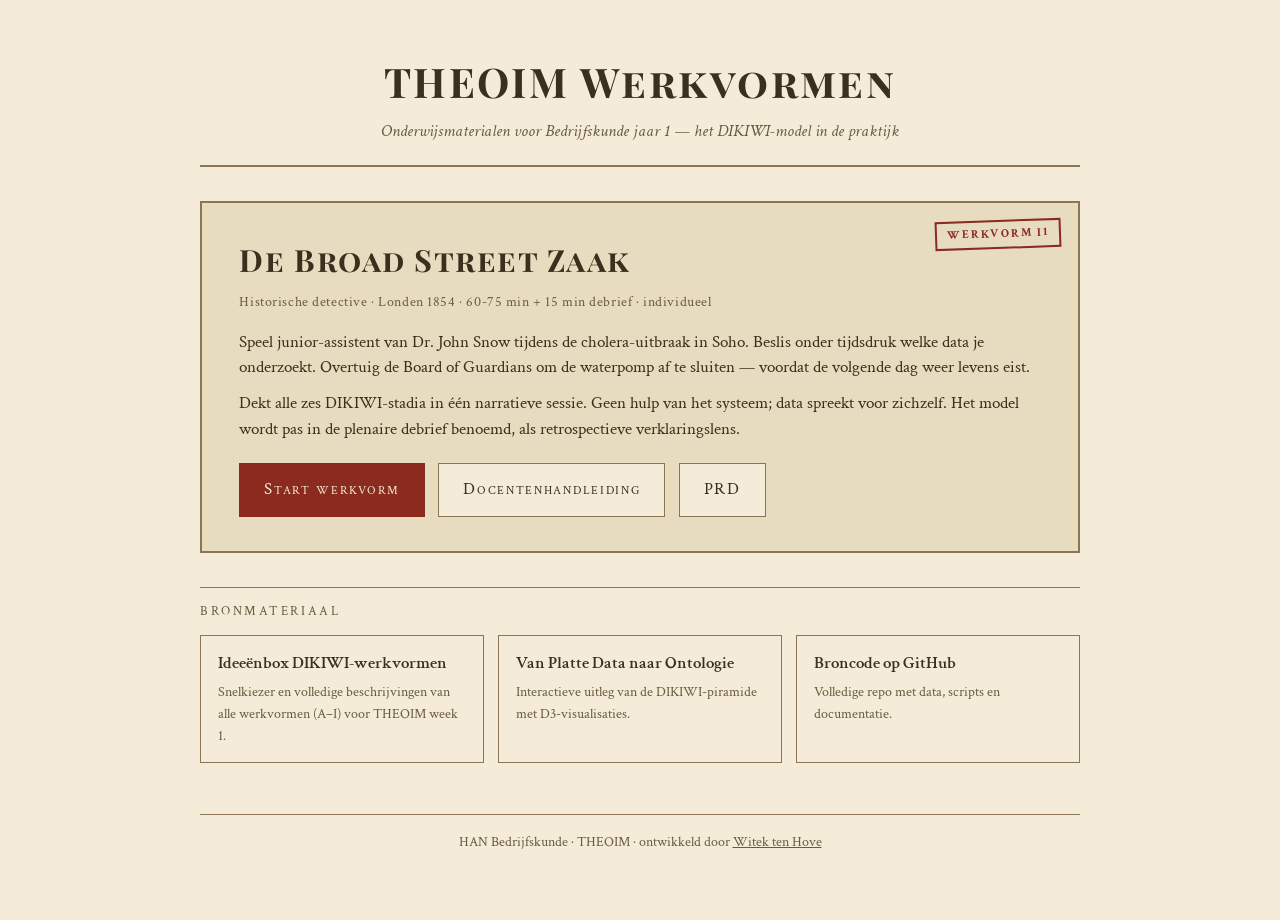
==== index.html @ 41d0885d "feat: GitHub Pages deployment — landingspagina + config Bereid repo voor op GH Pages hosting: - inde" ====
<!doctype html>
<html lang="nl">
<head>
  <meta charset="utf-8">
  <meta name="viewport" content="width=device-width, initial-scale=1">
  <title>THEOIM Werkvormen — Bedrijfskunde jaar 1</title>
  <link rel="preconnect" href="https://fonts.googleapis.com">
  <link rel="preconnect" href="https://fonts.gstatic.com" crossorigin>
  <link href="https://fonts.googleapis.com/css2?family=Playfair+Display:wght@400;600;700&family=Crimson+Text:ital,wght@0,400;0,600;1,400&display=swap" rel="stylesheet">
  <link rel="stylesheet" href="styles.css">
  <style>
    body.portal {
      display: flex;
      flex-direction: column;
      align-items: center;
      padding: 3rem 1.5rem 4rem;
      min-height: 100vh;
    }
    .portal-wrap {
      max-width: 880px;
      width: 100%;
    }
    .portal-head {
      text-align: center;
      border-bottom: 2px double var(--rule);
      padding-bottom: 1.2rem;
      margin-bottom: 2rem;
    }
    .portal-head h1 {
      margin: 0 0 0.4rem;
      font-family: "Playfair Display", Georgia, serif;
      font-size: 2.4rem;
      font-variant: small-caps;
      letter-spacing: 0.06em;
    }
    .portal-head .tagline {
      font-style: italic;
      color: var(--ink-soft);
      margin: 0;
    }
    .hero-card {
      background: var(--paper-dark);
      border: 2px double var(--rule);
      padding: 2rem 2.2rem;
      margin-bottom: 2rem;
      position: relative;
    }
    .hero-card .stamp {
      position: absolute;
      top: 1rem;
      right: 1rem;
      margin: 0;
    }
    .hero-card h2 {
      margin: 0 0 0.5rem;
      font-family: "Playfair Display", Georgia, serif;
      font-size: 1.8rem;
      font-variant: small-caps;
      letter-spacing: 0.05em;
    }
    .hero-card .meta {
      font-size: 0.85rem;
      color: var(--ink-soft);
      margin: 0 0 1rem;
      letter-spacing: 0.04em;
    }
    .hero-card p {
      margin: 0.6rem 0;
    }
    .cta-row {
      margin-top: 1.2rem;
      display: flex;
      gap: 0.8rem;
      flex-wrap: wrap;
    }
    .cta {
      display: inline-block;
      padding: 0.8rem 1.4rem;
      font-family: inherit;
      font-size: 1rem;
      font-variant: small-caps;
      letter-spacing: 0.1em;
      text-decoration: none;
      border: 1px solid var(--rule);
      background: var(--paper);
      color: var(--ink);
      transition: background 0.15s, border-color 0.15s;
    }
    .cta.primary {
      background: var(--accent);
      color: var(--paper);
      border-color: var(--accent);
    }
    .cta.primary:hover {
      background: var(--accent-soft);
    }
    .cta:hover {
      background: var(--paper-dark);
      border-color: var(--accent);
    }
    .section-head {
      font-size: 0.75rem;
      letter-spacing: 0.2em;
      text-transform: uppercase;
      color: var(--ink-soft);
      margin: 2rem 0 0.8rem;
      border-top: 1px solid var(--rule);
      padding-top: 0.8rem;
    }
    .resource-list {
      list-style: none;
      margin: 0;
      padding: 0;
      display: grid;
      grid-template-columns: repeat(auto-fit, minmax(280px, 1fr));
      gap: 0.8rem;
    }
    .resource-list li {
      border: 1px solid var(--rule);
      padding: 0.9rem 1rem;
      background: var(--paper);
    }
    .resource-list a {
      color: var(--ink);
      text-decoration: none;
      font-weight: 600;
    }
    .resource-list a:hover {
      color: var(--accent);
    }
    .resource-list .desc {
      font-size: 0.85rem;
      color: var(--ink-soft);
      margin: 0.3rem 0 0;
    }
    footer {
      margin-top: 3rem;
      font-size: 0.8rem;
      color: var(--ink-soft);
      text-align: center;
      border-top: 1px solid var(--rule);
      padding-top: 1rem;
    }
    footer a {
      color: var(--ink-soft);
    }
  </style>
</head>
<body class="portal">
  <div class="portal-wrap">
    <header class="portal-head">
      <h1>THEOIM Werkvormen</h1>
      <p class="tagline">Onderwijsmaterialen voor Bedrijfskunde jaar 1 — het DIKIWI-model in de praktijk</p>
    </header>

    <article class="hero-card">
      <div class="stamp">WERKVORM&nbsp;I1</div>
      <h2>De Broad Street Zaak</h2>
      <p class="meta">Historische detective · Londen 1854 · 60-75 min + 15 min debrief · individueel</p>
      <p>Speel junior-assistent van Dr. John Snow tijdens de cholera-uitbraak in Soho. Beslis onder tijdsdruk welke data je onderzoekt. Overtuig de Board of Guardians om de waterpomp af te sluiten — voordat de volgende dag weer levens eist.</p>
      <p>Dekt alle zes DIKIWI-stadia in één narratieve sessie. Geen hulp van het systeem; data spreekt voor zichzelf. Het model wordt pas in de plenaire debrief benoemd, als retrospectieve verklaringslens.</p>
      <div class="cta-row">
        <a href="broad-street-zaak.html" class="cta primary">Start werkvorm</a>
        <a href="docentenhandleiding-I1.md" class="cta">Docentenhandleiding</a>
        <a href="docs/prd-broad-street-zaak.md" class="cta">PRD</a>
      </div>
    </article>

    <div class="section-head">Bronmateriaal</div>
    <ul class="resource-list">
      <li>
        <a href="ideeen.md">Ideeënbox DIKIWI-werkvormen</a>
        <p class="desc">Snelkiezer en volledige beschrijvingen van alle werkvormen (A–I) voor THEOIM week 1.</p>
      </li>
      <li>
        <a href="Van%20Platte%20Data%20naar%20Ontologie.html">Van Platte Data naar Ontologie</a>
        <p class="desc">Interactieve uitleg van de DIKIWI-piramide met D3-visualisaties.</p>
      </li>
      <li>
        <a href="https://github.com/hanbedrijfskunde/theo-im" target="_blank" rel="noopener">Broncode op GitHub</a>
        <p class="desc">Volledige repo met data, scripts en documentatie.</p>
      </li>
    </ul>

    <footer>
      HAN Bedrijfskunde · THEOIM · ontwikkeld door <a href="https://github.com/witoldtenhove" target="_blank" rel="noopener">Witek ten Hove</a>
    </footer>
  </div>
</body>
</html>
---- styles.css ----
/* M2: minimale Victoriaanse basis. Polish in M4. */
:root {
  --paper: #f4ecd8;
  --paper-dark: #e8dcc0;
  --ink: #3b2f1e;
  --ink-soft: #6b5a3e;
  --accent: #8b2a1f;
  --accent-soft: #b9583f;
  --rule: #8a7752;
}

* { box-sizing: border-box; }

html, body {
  margin: 0;
  padding: 0;
  background: var(--paper);
  color: var(--ink);
  font-family: "Crimson Text", "Times New Roman", Georgia, serif;
  font-size: 17px;
  line-height: 1.5;
  min-height: 100vh;
}

h1, .dash-title, .overlay-card h1 {
  font-family: "Playfair Display", "Times New Roman", Georgia, serif;
}

#app {
  display: grid;
  grid-template-rows: auto 1fr;
  min-height: 100vh;
}

/* Dashboard */
#dashboard {
  display: grid;
  grid-template-columns: auto auto auto 1fr;
  gap: 2rem;
  padding: 1rem 2rem;
  border-bottom: 2px double var(--rule);
  align-items: center;
  background: var(--paper);
}

.dash-cell {
  display: flex;
  flex-direction: column;
  min-width: 6rem;
}

.dash-label {
  font-size: 0.75rem;
  letter-spacing: 0.15em;
  text-transform: uppercase;
  color: var(--ink-soft);
}

.dash-value {
  font-size: 2rem;
  font-weight: 600;
  color: var(--accent);
  font-variant-numeric: tabular-nums;
}

.dash-brand {
  text-align: right;
  align-items: flex-end;
}

.dash-title {
  font-size: 1.4rem;
  font-weight: 700;
  font-variant: small-caps;
  letter-spacing: 0.08em;
}

.dash-subtitle {
  font-size: 0.85rem;
  color: var(--ink-soft);
  font-style: italic;
}

/* Workspace */
#workspace {
  display: grid;
  grid-template-columns: 1fr 420px;
  gap: 0;
  height: calc(100vh - 92px);
  min-height: 600px;
}

#map-panel {
  position: relative;
  padding: 1rem;
  border-right: 2px solid var(--rule);
  overflow: hidden;
}

#map-svg {
  width: 100%;
  height: 100%;
  background: var(--paper);
}

.placeholder {
  position: absolute;
  inset: 1rem;
  display: flex;
  align-items: center;
  justify-content: center;
  color: var(--ink-soft);
  font-style: italic;
  pointer-events: none;
}

/* Side panel */
#side-panel {
  padding: 1rem 1.25rem;
  display: grid;
  grid-template-rows: auto auto 1fr;
  gap: 0.8rem;
  min-height: 0;
}

/* Collapsible menu-block (telegram + menu) */
#menu-block {
  border: 1px solid var(--rule);
  background: var(--paper-dark);
  overflow: hidden;
}

#menu-toggle {
  display: flex;
  align-items: center;
  justify-content: space-between;
  width: 100%;
  padding: 0.6rem 1rem;
  background: transparent;
  border: none;
  border-bottom: 1px solid transparent;
  font-family: inherit;
  cursor: pointer;
  color: inherit;
  text-align: left;
}

#menu-block.menu-open #menu-toggle {
  border-bottom-color: var(--rule);
}

.telegram-head {
  font-size: 0.7rem;
  letter-spacing: 0.2em;
  text-transform: uppercase;
  color: var(--ink-soft);
}

.chevron {
  font-size: 1rem;
  color: var(--ink-soft);
  transition: transform 0.2s;
}

#menu-block.menu-collapsed .chevron {
  transform: rotate(-90deg);
}

.telegram-body {
  font-style: italic;
  font-size: 1rem;
  padding: 0.6rem 1rem 0.4rem;
}

#menu {
  display: flex;
  flex-direction: column;
  gap: 0.4rem;
  padding: 0.2rem 1rem 0.8rem;
}

#menu-block.menu-collapsed .telegram-body,
#menu-block.menu-collapsed #menu {
  display: none;
}

.menu-btn {
  background: var(--paper);
  color: var(--ink);
  border: 1px solid var(--rule);
  padding: 0.7rem 0.9rem;
  text-align: left;
  font-family: inherit;
  font-size: 0.95rem;
  cursor: pointer;
  transition: background 0.15s, border-color 0.15s;
}

.menu-btn:hover {
  background: var(--paper-dark);
  border-color: var(--accent);
}

.menu-btn[disabled] {
  opacity: 0.4;
  cursor: not-allowed;
  background: var(--paper-dark);
}

.viz-panel {
  border-top: 1px solid var(--rule);
  padding: 0.75rem 0.25rem 0.5rem;
  overflow-y: auto;
  min-height: 0;
}

.viz-panel.hidden { display: none; }
.viz-panel h3 {
  margin: 0 0 0.5rem 0;
  font-variant: small-caps;
  letter-spacing: 0.05em;
  color: var(--ink);
  font-size: 1rem;
  border-bottom: 1px solid var(--rule);
  padding-bottom: 0.25rem;
}

.viz-panel table {
  border-collapse: collapse;
  width: 100%;
  font-size: 0.85rem;
}

.viz-panel th, .viz-panel td {
  padding: 0.25rem 0.5rem;
  border-bottom: 1px solid var(--paper-dark);
  text-align: left;
}

.viz-panel th {
  font-weight: 700;
  color: var(--ink-soft);
}

.viz-panel .scroll-rows {
  max-height: 30vh;
  overflow-y: auto;
  border: 1px solid var(--paper-dark);
}

.viz-narrative p {
  margin: 0.5rem 0;
  font-size: 0.95rem;
}

.viz-narrative .finding {
  border-left: 3px solid var(--accent);
  padding-left: 0.6rem;
  margin: 0.5rem 0;
  font-style: italic;
}

/* Tabs — horizontaal scrollbaar */
#tabs {
  display: flex;
  flex-wrap: nowrap;
  gap: 0.25rem;
  overflow-x: auto;
  overflow-y: hidden;
  padding: 0.3rem 0 0;
  border-top: 1px dashed var(--rule);
  scrollbar-width: thin;
}

#tabs::-webkit-scrollbar {
  height: 6px;
}
#tabs::-webkit-scrollbar-thumb {
  background: var(--rule);
  border-radius: 3px;
}

#tabs:empty {
  display: none;
}

.tab {
  flex: 0 0 auto;
  border: 1px solid var(--rule);
  border-bottom: none;
  padding: 0.35rem 0.6rem 0.3rem;
  font-size: 0.78rem;
  background: var(--paper);
  color: var(--ink-soft);
  font-family: inherit;
  cursor: pointer;
  border-radius: 3px 3px 0 0;
  max-width: 180px;
  white-space: nowrap;
  overflow: hidden;
  text-overflow: ellipsis;
  transition: background 0.15s, color 0.15s;
}

.tab:hover {
  background: var(--paper-dark);
  color: var(--ink);
}

.tab.active {
  background: var(--paper-dark);
  color: var(--ink);
  border-color: var(--accent);
  border-bottom: 2px solid var(--paper-dark);
  margin-bottom: -1px;
  font-weight: 600;
}

/* Map layers */
.street-line {
  stroke: var(--ink-soft);
  stroke-width: 1.2;
  fill: none;
  opacity: 0.85;
  stroke-linecap: round;
  stroke-linejoin: round;
}

.death-dot {
  fill: var(--accent);
  opacity: 0.75;
  stroke: #3a0f0a;
  stroke-width: 0.3;
  animation: fade-in 400ms ease-out;
}

@keyframes fade-in {
  from { opacity: 0; }
  to { opacity: 0.75; }
}

#map-bg {
  transition: opacity 600ms ease-out;
}

.menu-btn {
  transition: background 0.15s, border-color 0.15s, transform 0.1s;
}

.menu-btn:hover { transform: translateX(2px); }

/* Day-advance flash */
@keyframes day-flash {
  0% { color: var(--accent); transform: scale(1.15); }
  100% { color: var(--accent); transform: scale(1); }
}

.dash-value.flash {
  animation: day-flash 400ms ease-out;
}

.pump-marker {
  fill: #1e3a5f;
  stroke: #fff;
  stroke-width: 1.5;
}

.pump-marker.broad {
  fill: #1e3a5f;
  stroke: var(--accent);
  stroke-width: 2.5;
}

.pump-label {
  font-size: 11px;
  fill: var(--ink);
  font-family: inherit;
  pointer-events: none;
}

.poi-marker {
  opacity: 0.8;
}

.density-cell {
  fill: var(--accent-soft);
}

/* Overlay (intro + ending) */
.overlay {
  position: fixed;
  inset: 0;
  background: rgba(30, 20, 5, 0.75);
  display: flex;
  align-items: center;
  justify-content: center;
  z-index: 100;
}

.overlay.hidden { display: none; }

.overlay-card {
  background: var(--paper);
  border: 2px double var(--rule);
  padding: 2rem 2.5rem;
  max-width: 600px;
  max-height: 90vh;
  overflow-y: auto;
  box-shadow: 0 10px 40px rgba(0, 0, 0, 0.5);
  text-align: left;
}

.overlay-card.wide { max-width: 900px; }

.overlay-card h1 {
  margin: 0 0 1rem 0;
  font-variant: small-caps;
  letter-spacing: 0.08em;
  border-bottom: 2px double var(--rule);
  padding-bottom: 0.5rem;
}

.overlay-card p {
  margin: 0.7rem 0;
  font-size: 1rem;
}

.stamp {
  display: inline-block;
  border: 2px solid var(--accent);
  color: var(--accent);
  padding: 0.2rem 0.6rem;
  font-size: 0.7rem;
  letter-spacing: 0.15em;
  transform: rotate(-2deg);
  margin-bottom: 1rem;
  font-weight: 700;
}

.signature {
  text-align: right;
  font-style: italic;
  margin-top: 1.5rem;
}

button.primary {
  background: var(--accent);
  color: var(--paper);
  border: none;
  padding: 0.8rem 1.5rem;
  font-family: inherit;
  font-size: 1rem;
  cursor: pointer;
  font-variant: small-caps;
  letter-spacing: 0.1em;
  margin-top: 1rem;
}

button.primary:hover { background: var(--accent-soft); }

button.secondary {
  background: var(--paper-dark);
  color: var(--ink);
  border: 1px solid var(--rule);
  padding: 0.8rem 1.5rem;
  font-family: inherit;
  font-size: 1rem;
  cursor: pointer;
  margin-top: 1rem;
  margin-left: 0.5rem;
}

/* Ending layouts */
.ending-grid {
  display: grid;
  grid-template-columns: 1fr 1fr;
  gap: 1.5rem;
  margin: 1rem 0;
}

.ending-grid figure {
  margin: 0;
}

.ending-grid figcaption {
  font-size: 0.8rem;
  color: var(--ink-soft);
  font-style: italic;
  margin-top: 0.3rem;
}

.ending-grid svg {
  width: 100%;
  height: auto;
  border: 1px solid var(--rule);
  background: var(--paper);
}

.ending-stats {
  display: grid;
  grid-template-columns: repeat(3, 1fr);
  gap: 1rem;
  margin: 1rem 0;
  padding: 1rem;
  border: 1px solid var(--rule);
  background: var(--paper-dark);
}

.ending-stat-label {
  font-size: 0.7rem;
  letter-spacing: 0.15em;
  text-transform: uppercase;
  color: var(--ink-soft);
}

.ending-stat-value {
  font-size: 1.6rem;
  color: var(--accent);
  font-weight: 700;
}

.transfer-question {
  font-size: 1.1rem;
  font-style: italic;
  border-left: 3px solid var(--accent);
  padding-left: 1rem;
  margin: 1rem 0;
}

/* Print */
@media print {
  .overlay, #intro-overlay { display: none !important; }
  #dashboard, #side-panel { border: none; }
  body { background: white; }
}
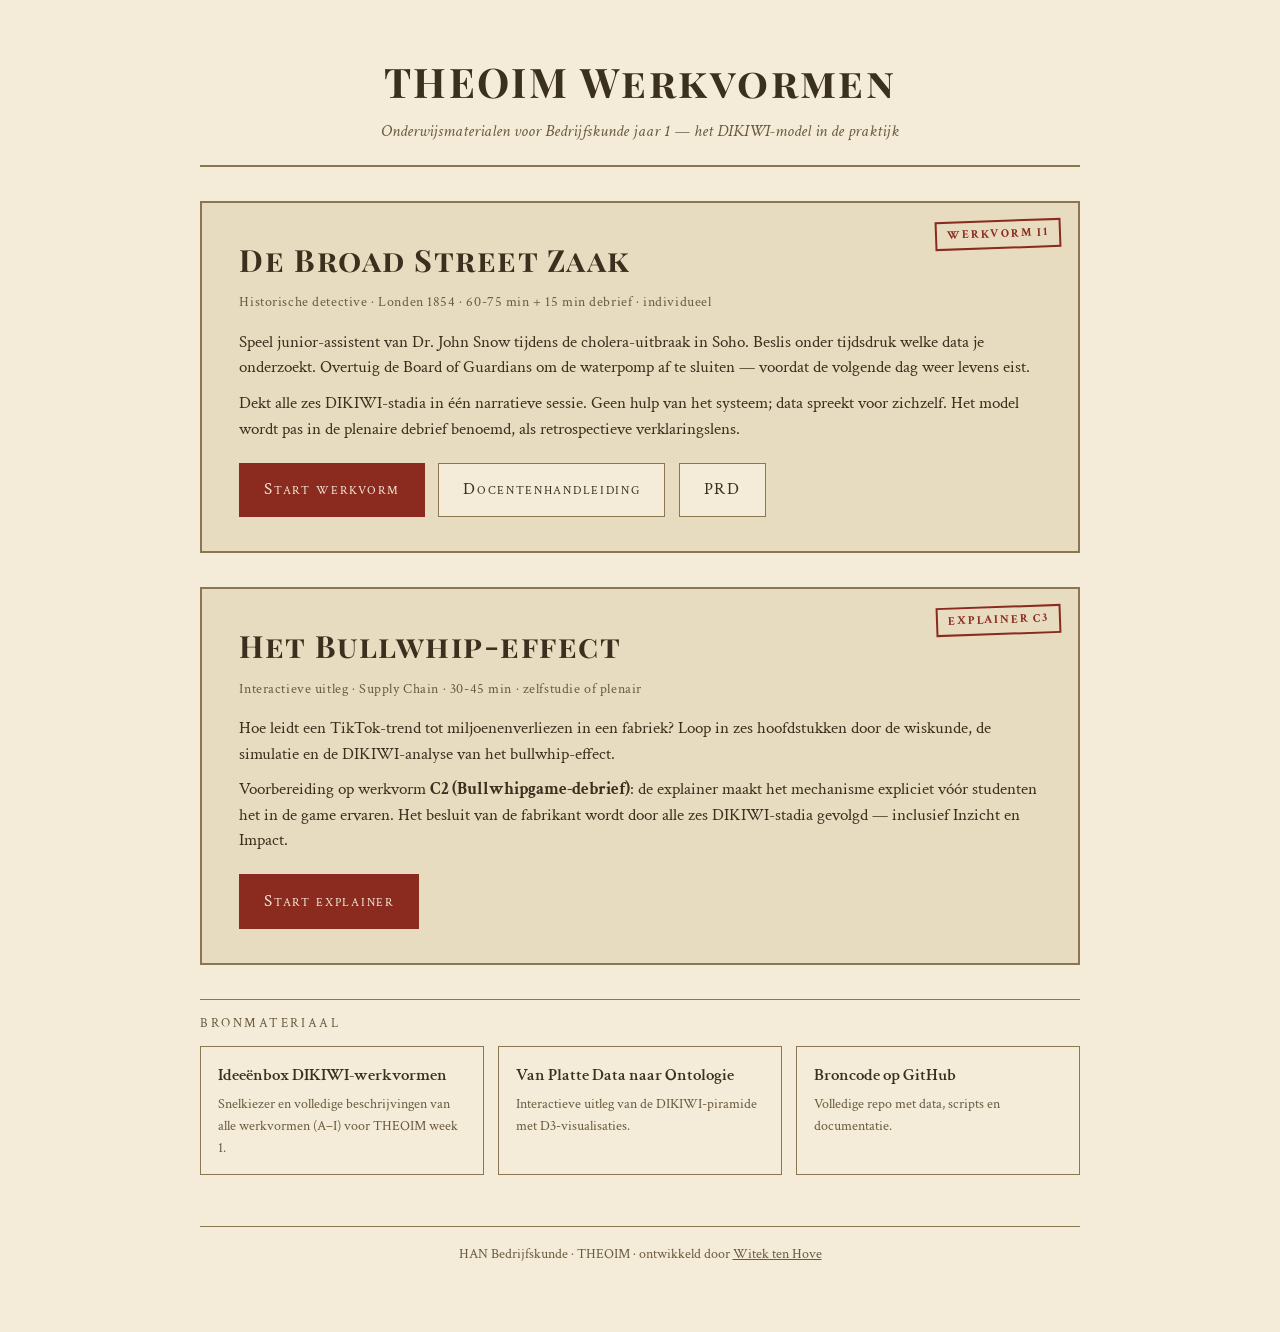
==== commit 6904d852: "feat: bullwhip-explainer werkvorm C3 in Victoriaanse stijl - Self-contained HTML/CSS/vanilla JS, gee" ====
--- a/index.html
+++ b/index.html
@@ -161,8 +161,19 @@
       <p>Dekt alle zes DIKIWI-stadia in één narratieve sessie. Geen hulp van het systeem; data spreekt voor zichzelf. Het model wordt pas in de plenaire debrief benoemd, als retrospectieve verklaringslens.</p>
       <div class="cta-row">
         <a href="broad-street-zaak.html" class="cta primary">Start werkvorm</a>
-        <a href="docentenhandleiding-I1.md" class="cta">Docentenhandleiding</a>
-        <a href="docs/prd-broad-street-zaak.md" class="cta">PRD</a>
+        <a href="lezer.html?doc=handleiding" class="cta">Docentenhandleiding</a>
+        <a href="lezer.html?doc=prd" class="cta">PRD</a>
+      </div>
+    </article>
+
+    <article class="hero-card">
+      <div class="stamp">EXPLAINER&nbsp;C3</div>
+      <h2>Het Bullwhip-effect</h2>
+      <p class="meta">Interactieve uitleg · Supply Chain · 30-45 min · zelfstudie of plenair</p>
+      <p>Hoe leidt een TikTok-trend tot miljoenenverliezen in een fabriek? Loop in zes hoofdstukken door de wiskunde, de simulatie en de DIKIWI-analyse van het bullwhip-effect.</p>
+      <p>Voorbereiding op werkvorm <strong>C2 (Bullwhipgame-debrief)</strong>: de explainer maakt het mechanisme expliciet vóór studenten het in de game ervaren. Het besluit van de fabrikant wordt door alle zes DIKIWI-stadia gevolgd — inclusief Inzicht en Impact.</p>
+      <div class="cta-row">
+        <a href="bullwhip-explainer.html" class="cta primary">Start explainer</a>
       </div>
     </article>
 
--- a/styles.css
+++ b/styles.css
@@ -527,9 +527,229 @@
   margin: 1rem 0;
 }
 
+/* Unlock gate */
+#start-vault {
+  margin-top: 0.5rem;
+}
+
+.unlock-form {
+  display: flex;
+  flex-direction: column;
+  gap: 0.5rem;
+  max-width: 360px;
+}
+
+.unlock-form.hidden { display: none; }
+.unlock-error.hidden { display: none; }
+#start-btn.hidden { display: none; }
+
+.unlock-form label {
+  font-size: 0.8rem;
+  color: var(--ink-soft);
+  font-variant: small-caps;
+  letter-spacing: 0.12em;
+}
+
+.unlock-form input {
+  padding: 0.55rem 0.7rem;
+  font-family: inherit;
+  font-size: 1rem;
+  border: 1px solid var(--rule);
+  background: var(--paper);
+  color: var(--ink);
+}
+
+.unlock-form input:focus {
+  outline: none;
+  border-color: var(--accent);
+}
+
+.unlock-error {
+  color: var(--accent);
+  font-style: italic;
+  font-size: 0.9rem;
+}
+
+.shake {
+  animation: shake 0.35s;
+}
+
+@keyframes shake {
+  0%, 100% { transform: translateX(0); }
+  25% { transform: translateX(-6px); }
+  75% { transform: translateX(6px); }
+}
+
+/* DIKIWI reflection */
+.dikiwi-reflection {
+  margin-top: 1.5rem;
+  padding-top: 1.5rem;
+  border-top: 2px double var(--rule);
+  text-align: left;
+}
+
+.dikiwi-reflection h2 {
+  font-family: "Playfair Display", Georgia, serif;
+  font-variant: small-caps;
+  letter-spacing: 0.05em;
+  font-size: 1.6rem;
+  margin: 0 0 0.4rem;
+}
+
+.dikiwi-reflection h3 {
+  font-family: "Playfair Display", Georgia, serif;
+  font-variant: small-caps;
+  letter-spacing: 0.05em;
+  margin: 1rem 0 0.4rem;
+}
+
+.dikiwi-layers {
+  display: grid;
+  grid-template-columns: repeat(auto-fit, minmax(240px, 1fr));
+  gap: 0.6rem;
+  margin: 1rem 0;
+}
+
+.dikiwi-layer {
+  border: 1px solid var(--rule);
+  padding: 0.6rem 0.8rem;
+  background: var(--paper-dark);
+}
+
+.dikiwi-name {
+  display: block;
+  font-variant: small-caps;
+  letter-spacing: 0.1em;
+  color: var(--accent);
+  font-weight: 600;
+  font-style: italic;
+  margin-bottom: 0.2rem;
+}
+
+.dikiwi-def {
+  font-size: 0.9rem;
+  color: var(--ink-soft);
+}
+
+.dikiwi-instruction {
+  font-style: italic;
+  color: var(--ink-soft);
+  margin: 1rem 0 0.5rem;
+}
+
+.dikiwi-snippets {
+  padding-left: 1.2rem;
+  margin: 0 0 1rem;
+}
+
+.dikiwi-snippets li {
+  margin: 0.5rem 0;
+  display: flex;
+  gap: 0.8rem;
+  align-items: center;
+  justify-content: space-between;
+}
+
+.dikiwi-snippets .snippet-text {
+  flex: 1;
+}
+
+.dikiwi-snippets select {
+  font-family: inherit;
+  font-size: 0.9rem;
+  padding: 0.3rem 0.5rem;
+  border: 1px solid var(--rule);
+  background: var(--paper);
+  color: var(--ink);
+  min-width: 140px;
+}
+
+.dikiwi-comparison {
+  margin-top: 1.2rem;
+}
+
+.compare-intro {
+  font-style: italic;
+  color: var(--ink-soft);
+}
+
+.dikiwi-comparison-list {
+  list-style: decimal;
+  padding-left: 1.2rem;
+}
+
+.dikiwi-comparison-list li {
+  display: grid;
+  grid-template-columns: 2fr 1fr 1fr;
+  gap: 0.6rem;
+  margin: 0.3rem 0;
+  padding: 0.4rem 0;
+  border-bottom: 1px dotted var(--rule);
+  align-items: baseline;
+}
+
+.dikiwi-comparison-list .yours {
+  font-style: italic;
+  color: var(--accent);
+  font-size: 0.9rem;
+}
+
+.dikiwi-comparison-list .snow {
+  color: var(--ink-soft);
+  font-size: 0.9rem;
+}
+
+.dikiwi-questions {
+  margin-top: 1.2rem;
+}
+
+.dikiwi-questions label {
+  display: block;
+  margin-top: 0.8rem;
+  font-weight: 600;
+  font-size: 0.95rem;
+}
+
+.dikiwi-questions textarea {
+  width: 100%;
+  box-sizing: border-box;
+  font-family: inherit;
+  font-size: 0.95rem;
+  padding: 0.5rem;
+  margin-top: 0.3rem;
+  border: 1px solid var(--rule);
+  background: var(--paper);
+  color: var(--ink);
+  resize: vertical;
+}
+
+.dikiwi-questions textarea:focus {
+  outline: none;
+  border-color: var(--accent);
+}
+
 /* Print */
 @media print {
-  .overlay, #intro-overlay { display: none !important; }
-  #dashboard, #side-panel { border: none; }
+  #intro-overlay,
+  #dashboard,
+  #side-panel,
+  #map-panel { display: none !important; }
+  #ending-overlay {
+    position: static;
+    background: white;
+    padding: 0;
+    display: block;
+  }
+  #ending-overlay .overlay-card {
+    box-shadow: none;
+    border: none;
+    max-width: none;
+    padding: 0;
+  }
+  .dikiwi-snippets select,
+  .dikiwi-questions textarea {
+    border: 1px solid #ccc;
+  }
   body { background: white; }
-}
+  button { display: none !important; }
+}
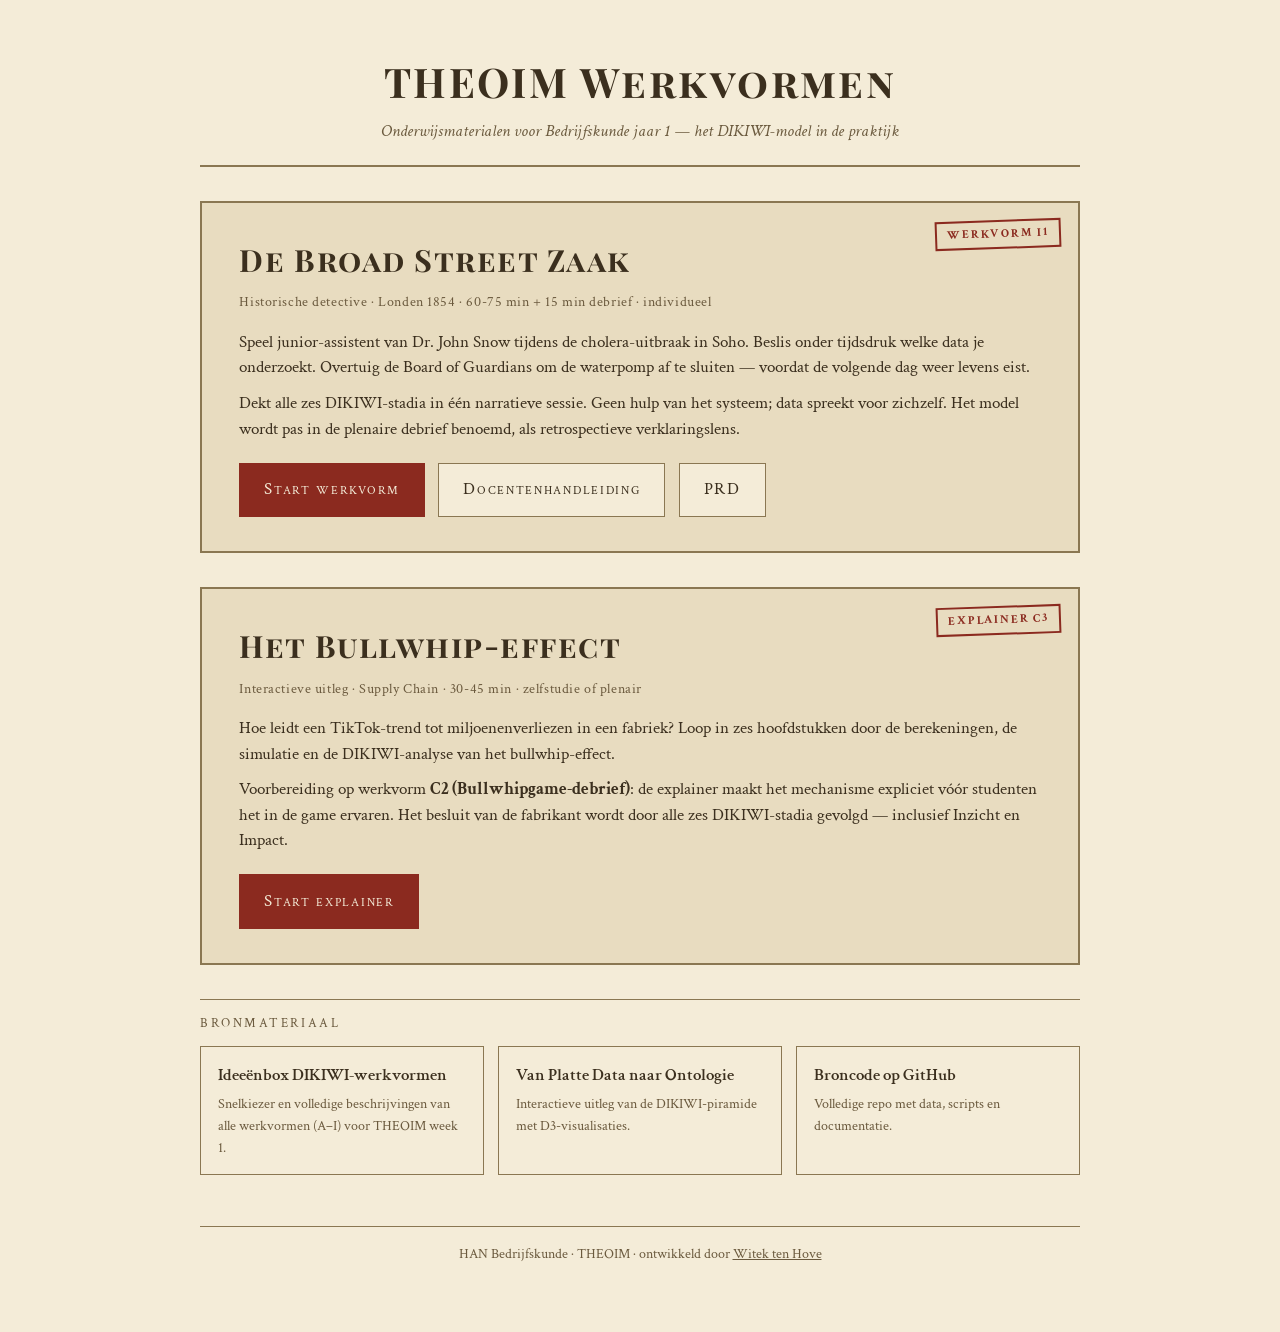
==== commit fb52d6ff: "fix: 'wiskunde' -> 'berekeningen' in hoofdstuktitel en hero-card 'Wiskunde' dekt de lading niet voor" ====
--- a/index.html
+++ b/index.html
@@ -170,7 +170,7 @@
       <div class="stamp">EXPLAINER&nbsp;C3</div>
       <h2>Het Bullwhip-effect</h2>
       <p class="meta">Interactieve uitleg · Supply Chain · 30-45 min · zelfstudie of plenair</p>
-      <p>Hoe leidt een TikTok-trend tot miljoenenverliezen in een fabriek? Loop in zes hoofdstukken door de wiskunde, de simulatie en de DIKIWI-analyse van het bullwhip-effect.</p>
+      <p>Hoe leidt een TikTok-trend tot miljoenenverliezen in een fabriek? Loop in zes hoofdstukken door de berekeningen, de simulatie en de DIKIWI-analyse van het bullwhip-effect.</p>
       <p>Voorbereiding op werkvorm <strong>C2 (Bullwhipgame-debrief)</strong>: de explainer maakt het mechanisme expliciet vóór studenten het in de game ervaren. Het besluit van de fabrikant wordt door alle zes DIKIWI-stadia gevolgd — inclusief Inzicht en Impact.</p>
       <div class="cta-row">
         <a href="bullwhip-explainer.html" class="cta primary">Start explainer</a>
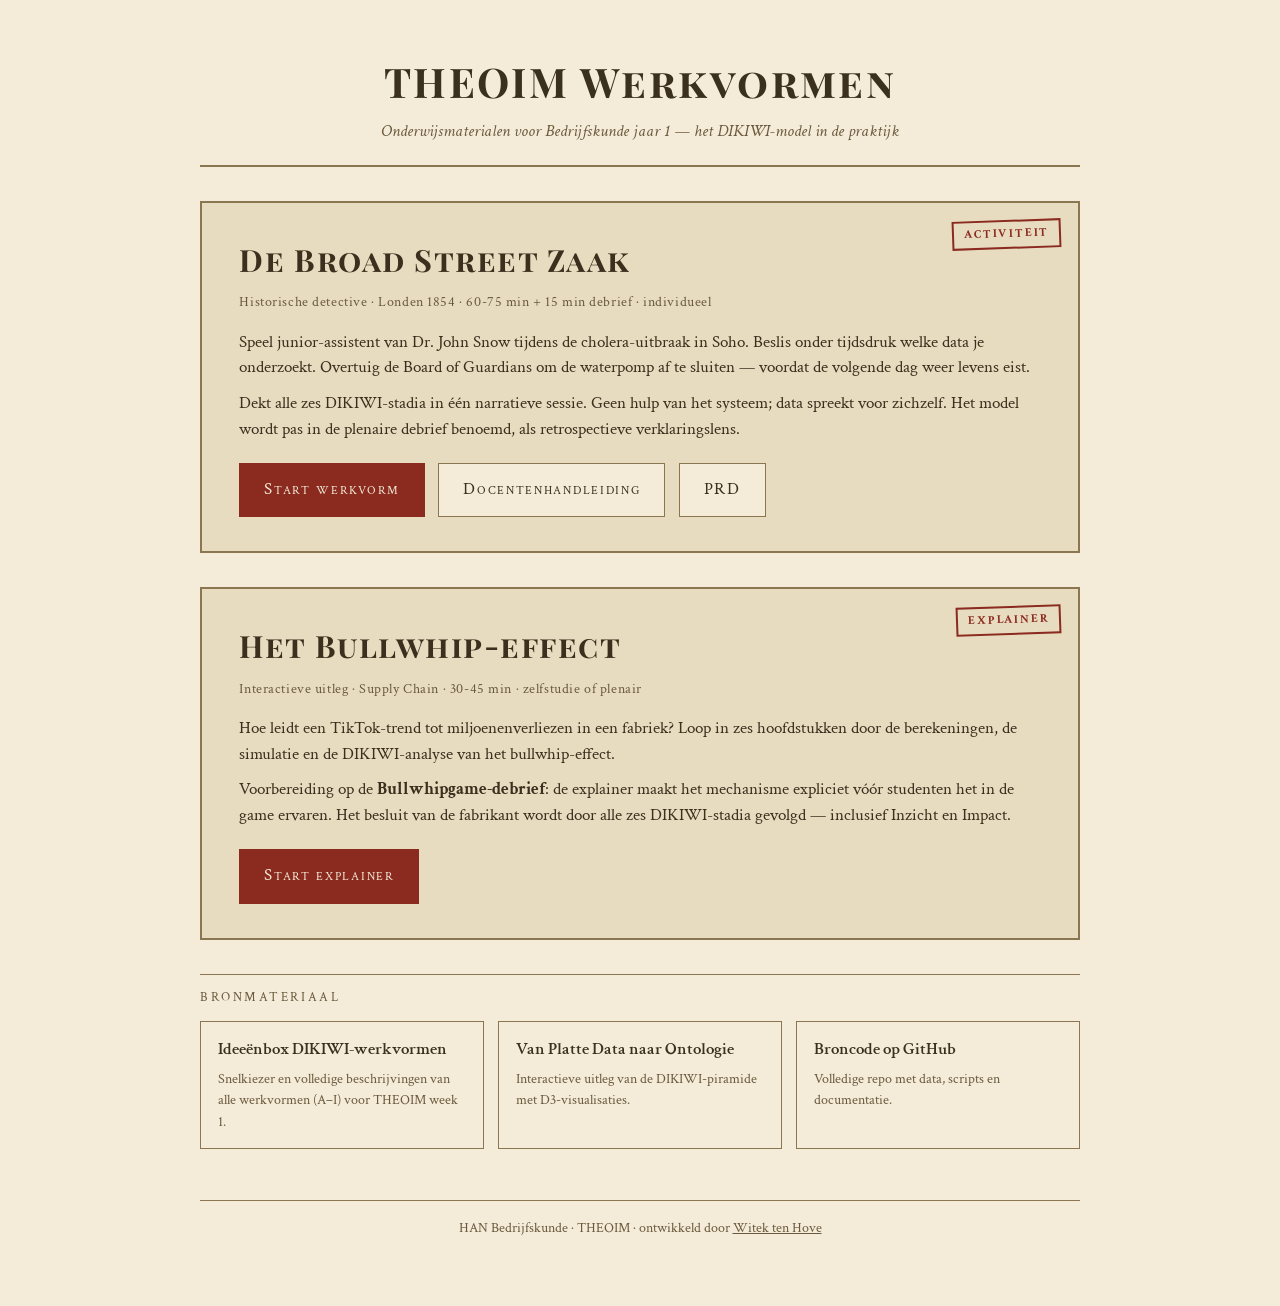
==== commit 5ee2dec1: "refactor: stamps 'Activiteit' en 'Explainer' zonder ideeenbox-codes Voor de website publiek-facing: " ====
--- a/index.html
+++ b/index.html
@@ -154,7 +154,7 @@
     </header>
 
     <article class="hero-card">
-      <div class="stamp">WERKVORM&nbsp;I1</div>
+      <div class="stamp">ACTIVITEIT</div>
       <h2>De Broad Street Zaak</h2>
       <p class="meta">Historische detective · Londen 1854 · 60-75 min + 15 min debrief · individueel</p>
       <p>Speel junior-assistent van Dr. John Snow tijdens de cholera-uitbraak in Soho. Beslis onder tijdsdruk welke data je onderzoekt. Overtuig de Board of Guardians om de waterpomp af te sluiten — voordat de volgende dag weer levens eist.</p>
@@ -167,11 +167,11 @@
     </article>
 
     <article class="hero-card">
-      <div class="stamp">EXPLAINER&nbsp;C3</div>
+      <div class="stamp">EXPLAINER</div>
       <h2>Het Bullwhip-effect</h2>
       <p class="meta">Interactieve uitleg · Supply Chain · 30-45 min · zelfstudie of plenair</p>
       <p>Hoe leidt een TikTok-trend tot miljoenenverliezen in een fabriek? Loop in zes hoofdstukken door de berekeningen, de simulatie en de DIKIWI-analyse van het bullwhip-effect.</p>
-      <p>Voorbereiding op werkvorm <strong>C2 (Bullwhipgame-debrief)</strong>: de explainer maakt het mechanisme expliciet vóór studenten het in de game ervaren. Het besluit van de fabrikant wordt door alle zes DIKIWI-stadia gevolgd — inclusief Inzicht en Impact.</p>
+      <p>Voorbereiding op de <strong>Bullwhipgame-debrief</strong>: de explainer maakt het mechanisme expliciet vóór studenten het in de game ervaren. Het besluit van de fabrikant wordt door alle zes DIKIWI-stadia gevolgd — inclusief Inzicht en Impact.</p>
       <div class="cta-row">
         <a href="bullwhip-explainer.html" class="cta primary">Start explainer</a>
       </div>
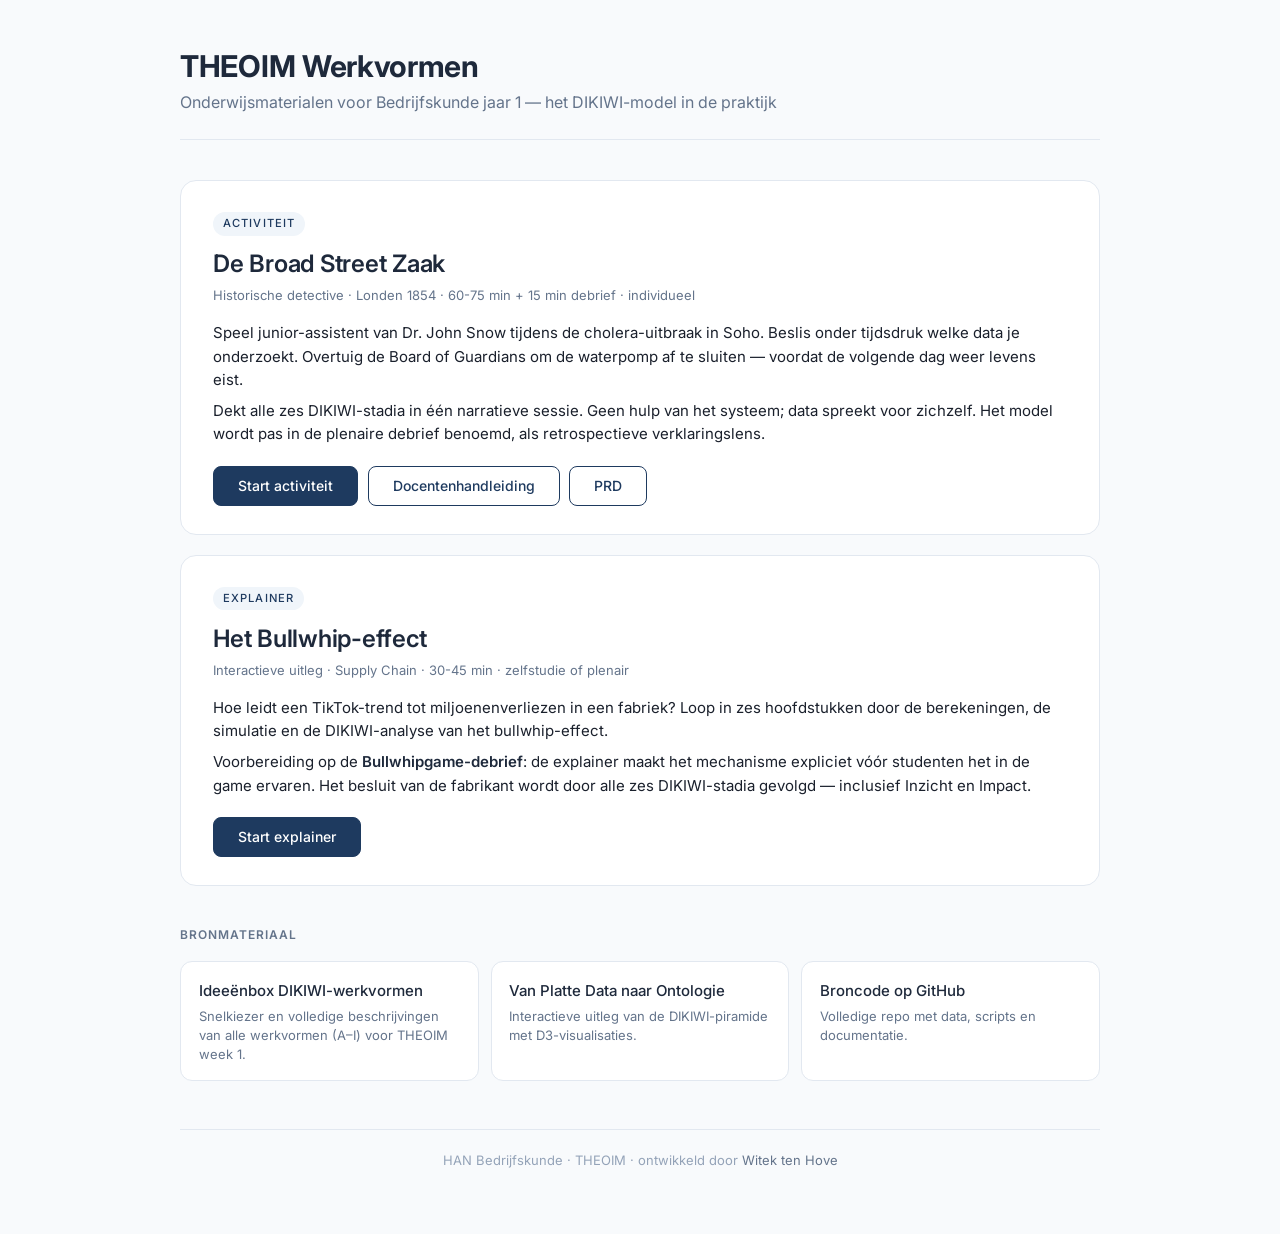
==== commit c3242b2a: "feat: Innovatieradar-stijl voor portal en bullwhip-explainer Nieuwe styles-modern.css met diepblauw " ====
--- a/index.html
+++ b/index.html
@@ -6,143 +6,140 @@
   <title>THEOIM Werkvormen — Bedrijfskunde jaar 1</title>
   <link rel="preconnect" href="https://fonts.googleapis.com">
   <link rel="preconnect" href="https://fonts.gstatic.com" crossorigin>
-  <link href="https://fonts.googleapis.com/css2?family=Playfair+Display:wght@400;600;700&family=Crimson+Text:ital,wght@0,400;0,600;1,400&display=swap" rel="stylesheet">
-  <link rel="stylesheet" href="styles.css">
+  <link href="https://fonts.googleapis.com/css2?family=Inter:wght@400;500;600;700&display=swap" rel="stylesheet">
+  <link rel="stylesheet" href="styles-modern.css">
   <style>
     body.portal {
-      display: flex;
-      flex-direction: column;
-      align-items: center;
-      padding: 3rem 1.5rem 4rem;
-      min-height: 100vh;
+      background: var(--surface);
     }
     .portal-wrap {
-      max-width: 880px;
-      width: 100%;
+      max-width: 960px;
+      margin: 0 auto;
+      padding: 3rem 1.25rem 4rem;
     }
     .portal-head {
-      text-align: center;
-      border-bottom: 2px double var(--rule);
-      padding-bottom: 1.2rem;
-      margin-bottom: 2rem;
+      margin-bottom: 2.5rem;
+      padding-bottom: 1.5rem;
+      border-bottom: 1px solid var(--border-color);
     }
     .portal-head h1 {
+      font-size: 1.875rem;
+      font-weight: 700;
+      color: var(--text-dark);
       margin: 0 0 0.4rem;
-      font-family: "Playfair Display", Georgia, serif;
-      font-size: 2.4rem;
-      font-variant: small-caps;
-      letter-spacing: 0.06em;
     }
     .portal-head .tagline {
-      font-style: italic;
-      color: var(--ink-soft);
+      color: var(--text-secondary);
+      font-size: 1rem;
       margin: 0;
     }
+
     .hero-card {
-      background: var(--paper-dark);
-      border: 2px double var(--rule);
-      padding: 2rem 2.2rem;
-      margin-bottom: 2rem;
+      background: #ffffff;
+      border: 1px solid var(--border-color);
+      border-radius: var(--radius-xl);
+      padding: 1.75rem 2rem;
+      margin-bottom: 1.25rem;
       position: relative;
+      transition: border-color 0.15s, box-shadow 0.15s;
+    }
+    .hero-card:hover {
+      border-color: var(--primary-200);
+      box-shadow: var(--shadow-md);
     }
     .hero-card .stamp {
-      position: absolute;
-      top: 1rem;
-      right: 1rem;
-      margin: 0;
+      display: inline-block;
+      font-size: 0.7rem;
+      font-weight: 500;
+      letter-spacing: 0.1em;
+      text-transform: uppercase;
+      color: var(--primary);
+      background: var(--primary-50);
+      padding: 0.2rem 0.625rem;
+      border-radius: var(--radius-full);
+      margin-bottom: 0.9rem;
     }
     .hero-card h2 {
-      margin: 0 0 0.5rem;
-      font-family: "Playfair Display", Georgia, serif;
-      font-size: 1.8rem;
-      font-variant: small-caps;
-      letter-spacing: 0.05em;
+      font-size: 1.5rem;
+      font-weight: 600;
+      color: var(--text-dark);
+      margin: 0 0 0.4rem;
     }
     .hero-card .meta {
-      font-size: 0.85rem;
-      color: var(--ink-soft);
+      font-size: 0.8125rem;
+      color: var(--text-secondary);
       margin: 0 0 1rem;
-      letter-spacing: 0.04em;
     }
     .hero-card p {
-      margin: 0.6rem 0;
+      margin: 0.5rem 0;
+      color: var(--text-primary);
+      font-size: 0.9375rem;
     }
     .cta-row {
-      margin-top: 1.2rem;
+      margin-top: 1.25rem;
       display: flex;
-      gap: 0.8rem;
+      gap: 0.6rem;
       flex-wrap: wrap;
     }
-    .cta {
-      display: inline-block;
-      padding: 0.8rem 1.4rem;
-      font-family: inherit;
-      font-size: 1rem;
-      font-variant: small-caps;
-      letter-spacing: 0.1em;
-      text-decoration: none;
-      border: 1px solid var(--rule);
-      background: var(--paper);
-      color: var(--ink);
-      transition: background 0.15s, border-color 0.15s;
-    }
-    .cta.primary {
-      background: var(--accent);
-      color: var(--paper);
-      border-color: var(--accent);
-    }
-    .cta.primary:hover {
-      background: var(--accent-soft);
-    }
-    .cta:hover {
-      background: var(--paper-dark);
-      border-color: var(--accent);
-    }
+
     .section-head {
       font-size: 0.75rem;
-      letter-spacing: 0.2em;
+      font-weight: 600;
+      letter-spacing: 0.08em;
       text-transform: uppercase;
-      color: var(--ink-soft);
-      margin: 2rem 0 0.8rem;
-      border-top: 1px solid var(--rule);
-      padding-top: 0.8rem;
+      color: var(--text-secondary);
+      margin: 2.5rem 0 1rem;
     }
     .resource-list {
       list-style: none;
       margin: 0;
       padding: 0;
       display: grid;
-      grid-template-columns: repeat(auto-fit, minmax(280px, 1fr));
-      gap: 0.8rem;
+      grid-template-columns: repeat(auto-fit, minmax(260px, 1fr));
+      gap: 0.75rem;
     }
     .resource-list li {
-      border: 1px solid var(--rule);
-      padding: 0.9rem 1rem;
-      background: var(--paper);
+      background: #ffffff;
+      border: 1px solid var(--border-color);
+      border-radius: var(--radius-lg);
+      padding: 1rem 1.1rem;
+      transition: border-color 0.15s;
+    }
+    .resource-list li:hover {
+      border-color: var(--primary-200);
     }
     .resource-list a {
-      color: var(--ink);
-      text-decoration: none;
-      font-weight: 600;
+      color: var(--text-dark);
+      font-weight: 500;
+      font-size: 0.9375rem;
     }
     .resource-list a:hover {
-      color: var(--accent);
+      color: var(--primary);
+      text-decoration: none;
     }
     .resource-list .desc {
-      font-size: 0.85rem;
-      color: var(--ink-soft);
+      font-size: 0.8125rem;
+      color: var(--text-secondary);
       margin: 0.3rem 0 0;
+      line-height: 1.45;
     }
+
     footer {
       margin-top: 3rem;
-      font-size: 0.8rem;
-      color: var(--ink-soft);
+      font-size: 0.8125rem;
+      color: var(--text-tertiary);
       text-align: center;
-      border-top: 1px solid var(--rule);
-      padding-top: 1rem;
+      border-top: 1px solid var(--border-color);
+      padding-top: 1.25rem;
     }
     footer a {
-      color: var(--ink-soft);
+      color: var(--text-secondary);
+    }
+
+    @media (max-width: 600px) {
+      .portal-wrap { padding: 2rem 1rem 2.5rem; }
+      .hero-card { padding: 1.25rem 1.25rem; }
+      .hero-card h2 { font-size: 1.25rem; }
     }
   </style>
 </head>
@@ -154,26 +151,26 @@
     </header>
 
     <article class="hero-card">
-      <div class="stamp">ACTIVITEIT</div>
+      <div class="stamp">Activiteit</div>
       <h2>De Broad Street Zaak</h2>
       <p class="meta">Historische detective · Londen 1854 · 60-75 min + 15 min debrief · individueel</p>
       <p>Speel junior-assistent van Dr. John Snow tijdens de cholera-uitbraak in Soho. Beslis onder tijdsdruk welke data je onderzoekt. Overtuig de Board of Guardians om de waterpomp af te sluiten — voordat de volgende dag weer levens eist.</p>
       <p>Dekt alle zes DIKIWI-stadia in één narratieve sessie. Geen hulp van het systeem; data spreekt voor zichzelf. Het model wordt pas in de plenaire debrief benoemd, als retrospectieve verklaringslens.</p>
       <div class="cta-row">
-        <a href="broad-street-zaak.html" class="cta primary">Start werkvorm</a>
-        <a href="lezer.html?doc=handleiding" class="cta">Docentenhandleiding</a>
-        <a href="lezer.html?doc=prd" class="cta">PRD</a>
+        <a href="broad-street-zaak.html" class="btn btn-primary">Start activiteit</a>
+        <a href="lezer.html?doc=handleiding" class="btn btn-secondary">Docentenhandleiding</a>
+        <a href="lezer.html?doc=prd" class="btn btn-secondary">PRD</a>
       </div>
     </article>
 
     <article class="hero-card">
-      <div class="stamp">EXPLAINER</div>
+      <div class="stamp">Explainer</div>
       <h2>Het Bullwhip-effect</h2>
       <p class="meta">Interactieve uitleg · Supply Chain · 30-45 min · zelfstudie of plenair</p>
       <p>Hoe leidt een TikTok-trend tot miljoenenverliezen in een fabriek? Loop in zes hoofdstukken door de berekeningen, de simulatie en de DIKIWI-analyse van het bullwhip-effect.</p>
       <p>Voorbereiding op de <strong>Bullwhipgame-debrief</strong>: de explainer maakt het mechanisme expliciet vóór studenten het in de game ervaren. Het besluit van de fabrikant wordt door alle zes DIKIWI-stadia gevolgd — inclusief Inzicht en Impact.</p>
       <div class="cta-row">
-        <a href="bullwhip-explainer.html" class="cta primary">Start explainer</a>
+        <a href="bullwhip-explainer.html" class="btn btn-primary">Start explainer</a>
       </div>
     </article>
 
--- a/styles-modern.css
+++ b/styles-modern.css
@@ -0,0 +1,183 @@
+:root {
+  --primary: #1e3a5f;
+  --primary-light: #2d5a8e;
+  --primary-dark: #152a45;
+  --primary-50: #f0f5fa;
+  --primary-100: #dae5f2;
+  --primary-200: #b5cce6;
+  --primary-foreground: #ffffff;
+
+  --surface: #f8fafc;
+  --border-color: #e2e8f0;
+  --bg-light: #f1f5f9;
+
+  --success: #16a34a;
+  --success-light: #dcfce7;
+  --warning: #d97706;
+  --warning-light: #fef3c7;
+  --danger: #dc2626;
+  --danger-light: #fee2e2;
+
+  --text-primary: #1a202c;
+  --text-secondary: #64748b;
+  --text-tertiary: #94a3b8;
+  --text-dark: #1e293b;
+
+  --border-subtle: #cbd5e1;
+  --border-light: #e2e8f0;
+
+  --radius-sm: 0.375rem;
+  --radius-md: 0.5rem;
+  --radius-lg: 0.75rem;
+  --radius-xl: 1rem;
+  --radius-full: 9999px;
+
+  --shadow-sm: 0 1px 2px 0 rgb(0 0 0 / 0.05);
+  --shadow-md: 0 4px 6px -1px rgb(0 0 0 / 0.08), 0 2px 4px -2px rgb(0 0 0 / 0.04);
+}
+
+*, *::before, *::after { box-sizing: border-box; }
+
+html, body {
+  margin: 0;
+  padding: 0;
+  background: #ffffff;
+  color: var(--text-primary);
+  font-family: "Inter", ui-sans-serif, system-ui, -apple-system, "Segoe UI", Roboto, sans-serif;
+  font-size: 16px;
+  line-height: 1.55;
+  -webkit-font-smoothing: antialiased;
+  -moz-osx-font-smoothing: grayscale;
+  min-height: 100vh;
+}
+
+h1, h2, h3, h4, h5, h6 {
+  color: var(--text-dark);
+  font-weight: 600;
+  line-height: 1.2;
+  margin: 0 0 0.5rem;
+  letter-spacing: -0.01em;
+}
+h1 { font-size: 1.875rem; font-weight: 700; }
+h2 { font-size: 1.5rem; }
+h3 { font-size: 1.25rem; }
+h4 { font-size: 1rem; }
+
+p { margin: 0 0 0.75rem; }
+
+a {
+  color: var(--primary);
+  text-decoration: none;
+  transition: color 0.15s;
+}
+a:hover {
+  color: var(--primary-light);
+  text-decoration: underline;
+}
+
+strong { font-weight: 600; color: var(--text-dark); }
+em { font-style: italic; }
+
+hr {
+  border: none;
+  border-top: 1px solid var(--border-color);
+  margin: 1.5rem 0;
+}
+
+.btn {
+  display: inline-flex;
+  align-items: center;
+  justify-content: center;
+  gap: 0.5rem;
+  padding: 0.75rem 1.5rem;
+  border-radius: var(--radius-md);
+  font-family: inherit;
+  font-size: 0.875rem;
+  font-weight: 500;
+  border: 1px solid transparent;
+  cursor: pointer;
+  text-decoration: none;
+  transition: background-color 0.15s, border-color 0.15s, color 0.15s;
+  line-height: 1;
+}
+.btn:hover { text-decoration: none; }
+.btn-primary {
+  background: var(--primary);
+  color: var(--primary-foreground);
+  border-color: var(--primary);
+}
+.btn-primary:hover {
+  background: var(--primary-light);
+  border-color: var(--primary-light);
+  color: var(--primary-foreground);
+}
+.btn-secondary {
+  background: #ffffff;
+  color: var(--primary);
+  border-color: var(--primary);
+}
+.btn-secondary:hover {
+  background: var(--primary-50);
+  color: var(--primary);
+}
+.btn-ghost {
+  background: transparent;
+  color: var(--text-secondary);
+  border-color: transparent;
+  padding: 0.5rem 0.75rem;
+}
+.btn-ghost:hover {
+  color: var(--primary);
+  background: var(--primary-50);
+}
+.btn:disabled, .btn[disabled] {
+  opacity: 0.4;
+  cursor: not-allowed;
+  pointer-events: none;
+}
+
+.card {
+  background: #ffffff;
+  border: 1px solid var(--border-color);
+  border-radius: var(--radius-xl);
+  padding: 1.5rem;
+}
+
+.infobox {
+  background: var(--surface);
+  border-radius: var(--radius-lg);
+  padding: 1rem 1.25rem;
+}
+
+.badge {
+  display: inline-block;
+  font-size: 0.75rem;
+  font-weight: 500;
+  padding: 0.15rem 0.625rem;
+  border-radius: var(--radius-full);
+  background: var(--primary-50);
+  color: var(--primary);
+  letter-spacing: 0.02em;
+}
+
+input, textarea, select {
+  font-family: inherit;
+  font-size: 0.875rem;
+  color: var(--text-primary);
+  padding: 0.5rem 0.75rem;
+  border: 1px solid var(--border-subtle);
+  border-radius: var(--radius-md);
+  background: #ffffff;
+  transition: border-color 0.15s, box-shadow 0.15s;
+}
+input:focus, textarea:focus, select:focus {
+  outline: none;
+  border-color: var(--primary);
+  box-shadow: 0 0 0 3px rgb(30 58 95 / 0.15);
+}
+
+button:focus-visible, a:focus-visible {
+  outline: 2px solid var(--primary);
+  outline-offset: 2px;
+  border-radius: var(--radius-sm);
+}
